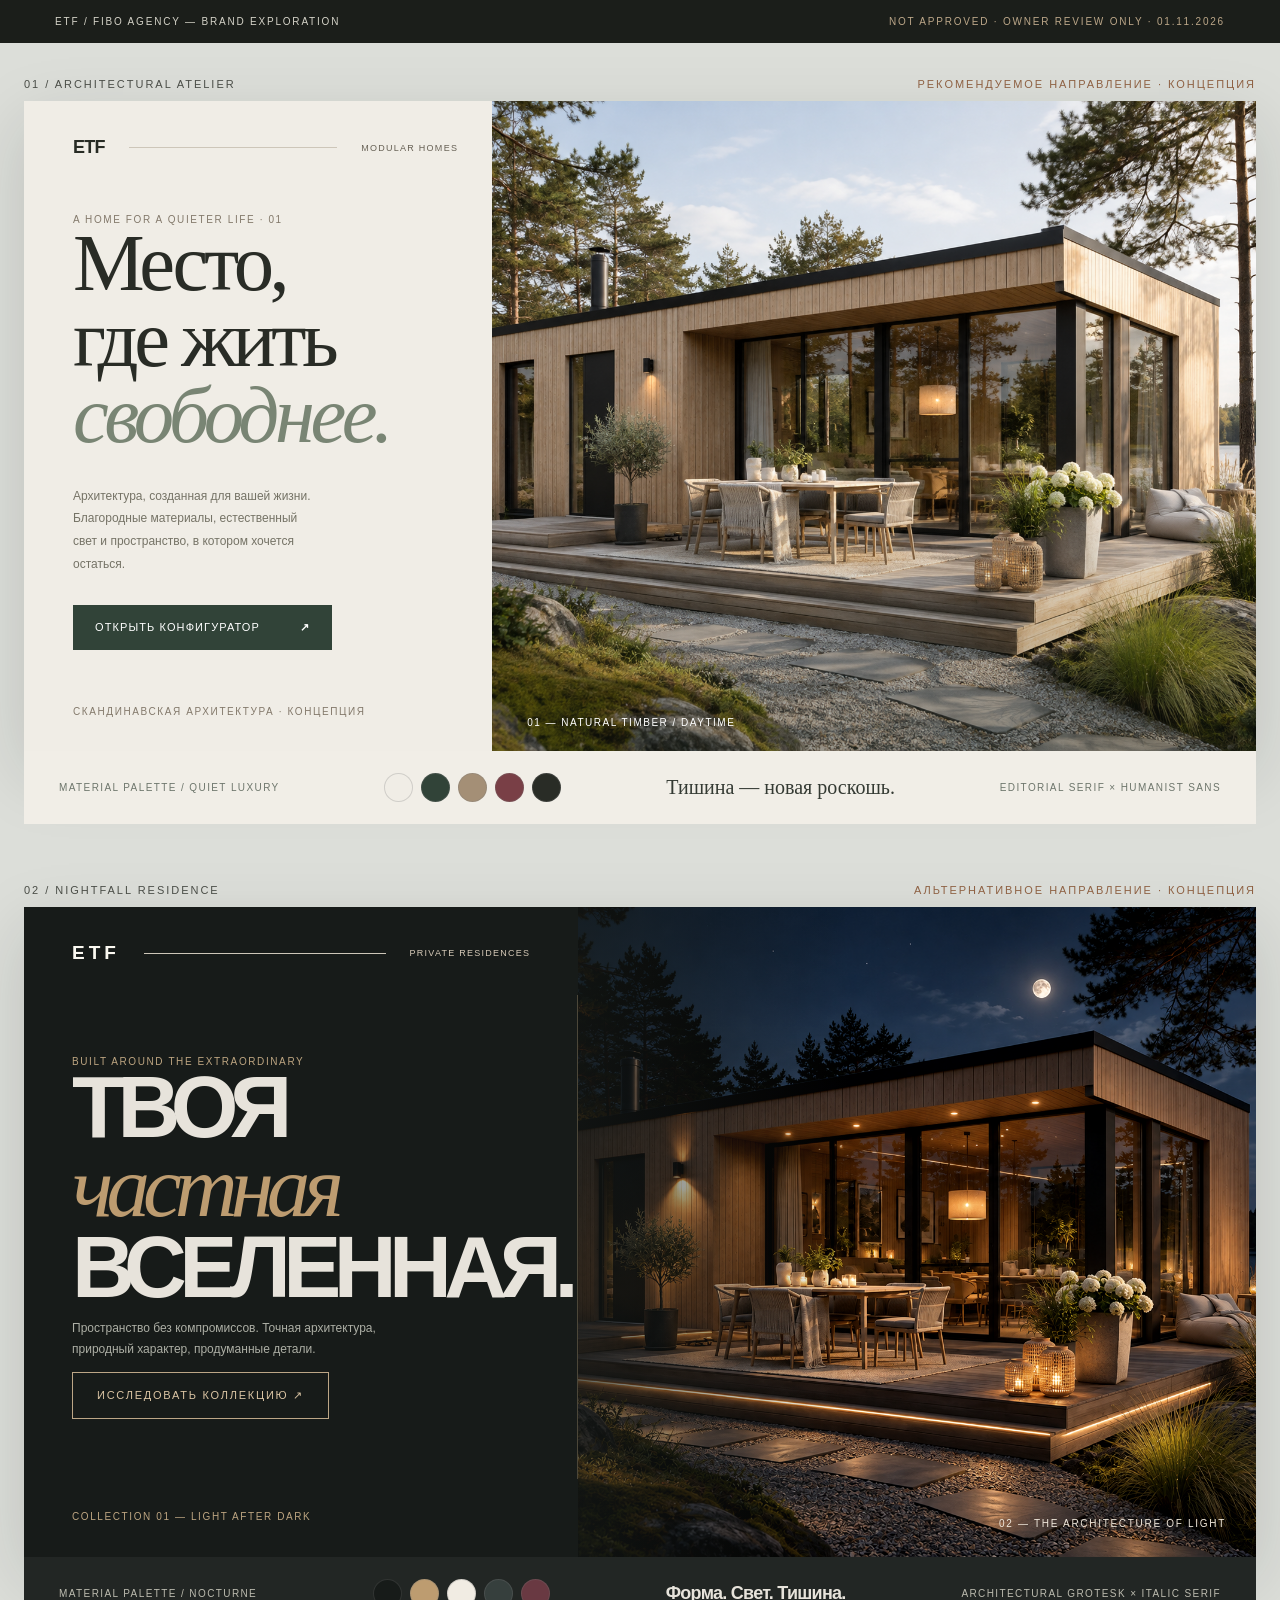
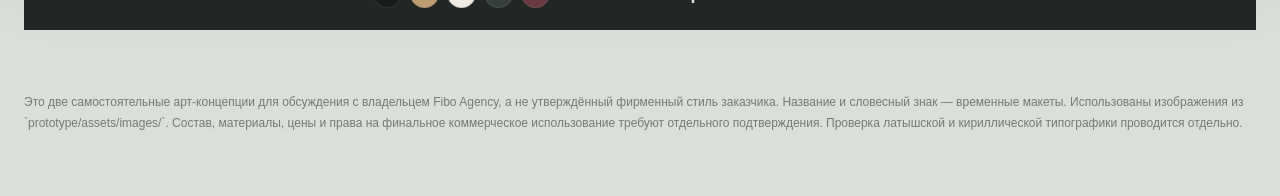
==== prototype/design-review.html @ 7527d77d "design: create two distinct ETF luxury art-direction keyframes for owner review" ====
<!DOCTYPE html>
<html lang="ru"><head><meta charset="utf-8"><meta name="viewport" content="width=device-width,initial-scale=1">
<title>ETF Homes — Brand direction / owner review</title>
<style>
*{box-sizing:border-box}body{margin:0;background:#dcded9;font-family:Arial,"Segoe UI",sans-serif;color:#282923}button{font:inherit}.review-header{background:#1b1e1a;color:#d5d3c8;display:flex;align-items:center;justify-content:space-between;gap:15px;padding:16px 4.3%;font-size:10px;letter-spacing:.18em;text-transform:uppercase}.review-header span:nth-child(2){color:#bca789}main{max-width:1600px;margin:auto}.direction{margin:35px 24px 60px}.meta{display:flex;justify-content:space-between;gap:20px;margin-bottom:11px;font-size:11px;letter-spacing:.18em;text-transform:uppercase;color:#4a4d47}.meta .status{color:#8e6143}
.frame{height:min(52vw,650px);min-height:470px;overflow:hidden;display:grid;box-shadow:0 22px 65px #171e1a26}.warm .frame{grid-template-columns:38% 62%;background:#eeeae3}.warm .editorial{background:#f0ede6;display:flex;flex-direction:column;justify-content:space-between;padding:36px 34px 34px 49px}.mini-brand{font-size:17px;font-weight:650;letter-spacing:-.04em}.brand-divider{height:1px;background:#cdc6b9;flex:1;margin:0 20px}.mini-top{display:flex;align-items:center;gap:4px;font-size:9px;letter-spacing:.14em;text-transform:uppercase;color:#655f53}.mini-top .mini-brand{font-size:18px;color:#272b24}.mini-num{font-size:10px;letter-spacing:.16em;color:#83796b;text-transform:uppercase}.warm h1{font-family:Georgia,"Times New Roman",serif;font-size:clamp(47px,6.3vw,96px);line-height:.94;letter-spacing:-.055em;font-weight:400;margin:0 0 32px;color:#292c26}.warm h1 i{font-weight:400;color:#798574}.warm p{font-size:12px;line-height:1.9;color:#757366;max-width:250px;margin:0 0 29px}.warm .cta{border:0;background:#314338;color:#fff;padding:16px 22px;display:inline-flex;justify-content:space-between;gap:40px;font-size:11px;letter-spacing:.1em;text-transform:uppercase}.warm .photo{position:relative;overflow:hidden}.warm .photo img{width:100%;height:100%;object-fit:cover;object-position:50% center}.warm .photo::after{content:"";position:absolute;inset:0;background:linear-gradient(0deg,#131f145c,transparent 42%)}.warm .image-note{position:absolute;bottom:23px;left:35px;color:#fff;font-size:10px;letter-spacing:.15em;z-index:1;text-transform:uppercase}
.tokens{background:#f1eee7;padding:22px 35px;display:flex;gap:25px;justify-content:space-between;align-items:center}.token-name{font-size:10px;letter-spacing:.14em;text-transform:uppercase;color:#6e766c}.colors{display:flex;gap:8px}.color{width:29px;height:29px;border-radius:50%;border:1px solid #7774}.type{font-family:Georgia,serif;font-size:20px;color:#343a33}
.noir .frame{background:#171b19;grid-template-columns:45% 55%;color:#f5f3ed}.noir .editorial{padding:35px 48px;display:flex;flex-direction:column;justify-content:space-between;position:relative}.noir .editorial:before{content:"";position:absolute;top:88px;bottom:78px;right:0;width:1px;background:#9d896a66}.noir .mini-top{color:#d5c9b7}.noir .mini-top .mini-brand{color:#fbf9f1;font-size:19px;letter-spacing:.21em}.noir .mini-num{color:#bda581}.noir h2{font-family:Arial,"Segoe UI",sans-serif;font-size:clamp(53px,6.8vw,105px);letter-spacing:-.087em;line-height:.91;font-weight:550;text-transform:uppercase;margin:0;color:#e7e3db}.noir h2 em{font-family:Georgia,serif;text-transform:none;font-weight:400;letter-spacing:-.08em;color:#bd9c70}.noir p{font-size:12px;color:#adafa5;line-height:1.75;max-width:320px}.noir .cta{display:inline-block;background:transparent;border:1px solid #bca686;color:#dbc5a4;padding:16px 24px;font-size:11px;letter-spacing:.16em;text-transform:uppercase}.noir .photo{position:relative;overflow:hidden}.noir .photo img{height:100%;width:100%;object-fit:cover;object-position:57% center;filter:saturate(.83) contrast(1.04)}.noir .photo:after{content:"";position:absolute;inset:0;background:linear-gradient(90deg,#171b19b3 0%,transparent 40%)}.noir .image-note{position:absolute;bottom:28px;right:30px;z-index:1;color:#f0e8dc;text-transform:uppercase;font-size:10px;letter-spacing:.17em}
.noir .tokens{background:#222624;color:#d1d0c7}.noir .token-name{color:#bcbbaf}.noir .type{color:#e7e3db;font-family:Arial,sans-serif;font-size:18px;font-weight:600;letter-spacing:-.04em}
.disclaimer{padding:2px 24px 50px;font-size:12px;color:#747c74;line-height:1.75}.languages{display:flex;gap:20px;font-size:11px;letter-spacing:.025em}.languages em{font-style:normal;color:#8b9285}
@media(max-width:760px){.direction{margin:18px 10px 32px}.frame{height:auto;min-height:unset;grid-template-columns:1fr!important}.editorial{min-height:390px;padding:28px!important}.warm h1{font-size:65px}.noir h2{font-size:71px}.photo{height:340px}.tokens{padding:17px 22px;flex-wrap:wrap;gap:13px}.review-header{padding:16px 18px;font-size:9px}.languages{flex-wrap:wrap}}
</style></head><body>
<div class="review-header"><span>ETF / Fibo Agency — Brand Exploration</span><span>Not approved · Owner review only · 01.11.2026</span></div>
<main>
<section class="direction warm" aria-label="Направление A — Architectural Atelier"><div class="meta"><span>01 / Architectural Atelier</span><span class="status">Рекомендуемое направление · концепция</span></div>
<div class="frame"><div class="editorial"><div class="mini-top"><span class="mini-brand">ETF</span><div class="brand-divider"></div><span>Modular Homes</span></div>
<div><div class="mini-num">A home for a quieter life · 01</div><h1>Место,<br>где жить<br><i>свободнее.</i></h1><p>Архитектура, созданная для вашей жизни. Благородные материалы, естественный свет и пространство, в котором хочется остаться.</p><span class="cta">Открыть конфигуратор <b>↗</b></span></div><div class="mini-num">Скандинавская архитектура · Концепция</div></div><div class="photo"><img src="assets/images/A.webp" alt="Светлый деревянный модульный дом у соснового леса"><div class="image-note">01 — Natural timber / daytime</div></div></div>
<div class="tokens"><span class="token-name">Material palette / Quiet luxury</span><div class="colors"><span class="color" style="background:#f0ede6"></span><span class="color" style="background:#314338"></span><span class="color" style="background:#a48f76"></span><span class="color" style="background:#793f46"></span><span class="color" style="background:#292c26"></span></div><div class="type">Тишина — новая роскошь.</div><span class="token-name">Editorial Serif × Humanist Sans</span></div>
</section>
<section class="direction noir" aria-label="Направление B — Nightfall Residence"><div class="meta"><span>02 / Nightfall Residence</span><span class="status">Альтернативное направление · концепция</span></div>
<div class="frame"><div class="editorial"><div class="mini-top"><span class="mini-brand">ETF</span><div class="brand-divider"></div><span>Private residences</span></div><div><div class="mini-num">Built around the extraordinary</div><h2>Твоя<br><em>частная</em><br>вселенная.</h2><p>Пространство без компромиссов. Точная архитектура, природный характер, продуманные детали.</p><span class="cta">Исследовать коллекцию ↗</span></div><div class="mini-num">Collection 01 — Light after dark</div></div><div class="photo"><img src="assets/images/B.webp" alt="Ночной деревянный дом, подсвеченный тёплым светом"><div class="image-note">02 — The architecture of light</div></div></div>
<div class="tokens"><span class="token-name">Material palette / Nocturne</span><div class="colors"><span class="color" style="background:#171b19"></span><span class="color" style="background:#bd9c70"></span><span class="color" style="background:#f1ece3"></span><span class="color" style="background:#363f3d"></span><span class="color" style="background:#693942"></span></div><div class="type">Форма. Свет. Тишина.</div><span class="token-name">Architectural Grotesk × Italic Serif</span></div></section>
<p class="disclaimer">Это две самостоятельные арт-концепции для обсуждения с владельцем Fibo Agency, а не утверждённый фирменный стиль заказчика. Название и словесный знак — временные макеты. Использованы изображения из `prototype/assets/images/`. Состав, материалы, цены и права на финальное коммерческое использование требуют отдельного подтверждения. Проверка латышской и кириллической типографики проводится отдельно.</p>
</main></body></html>
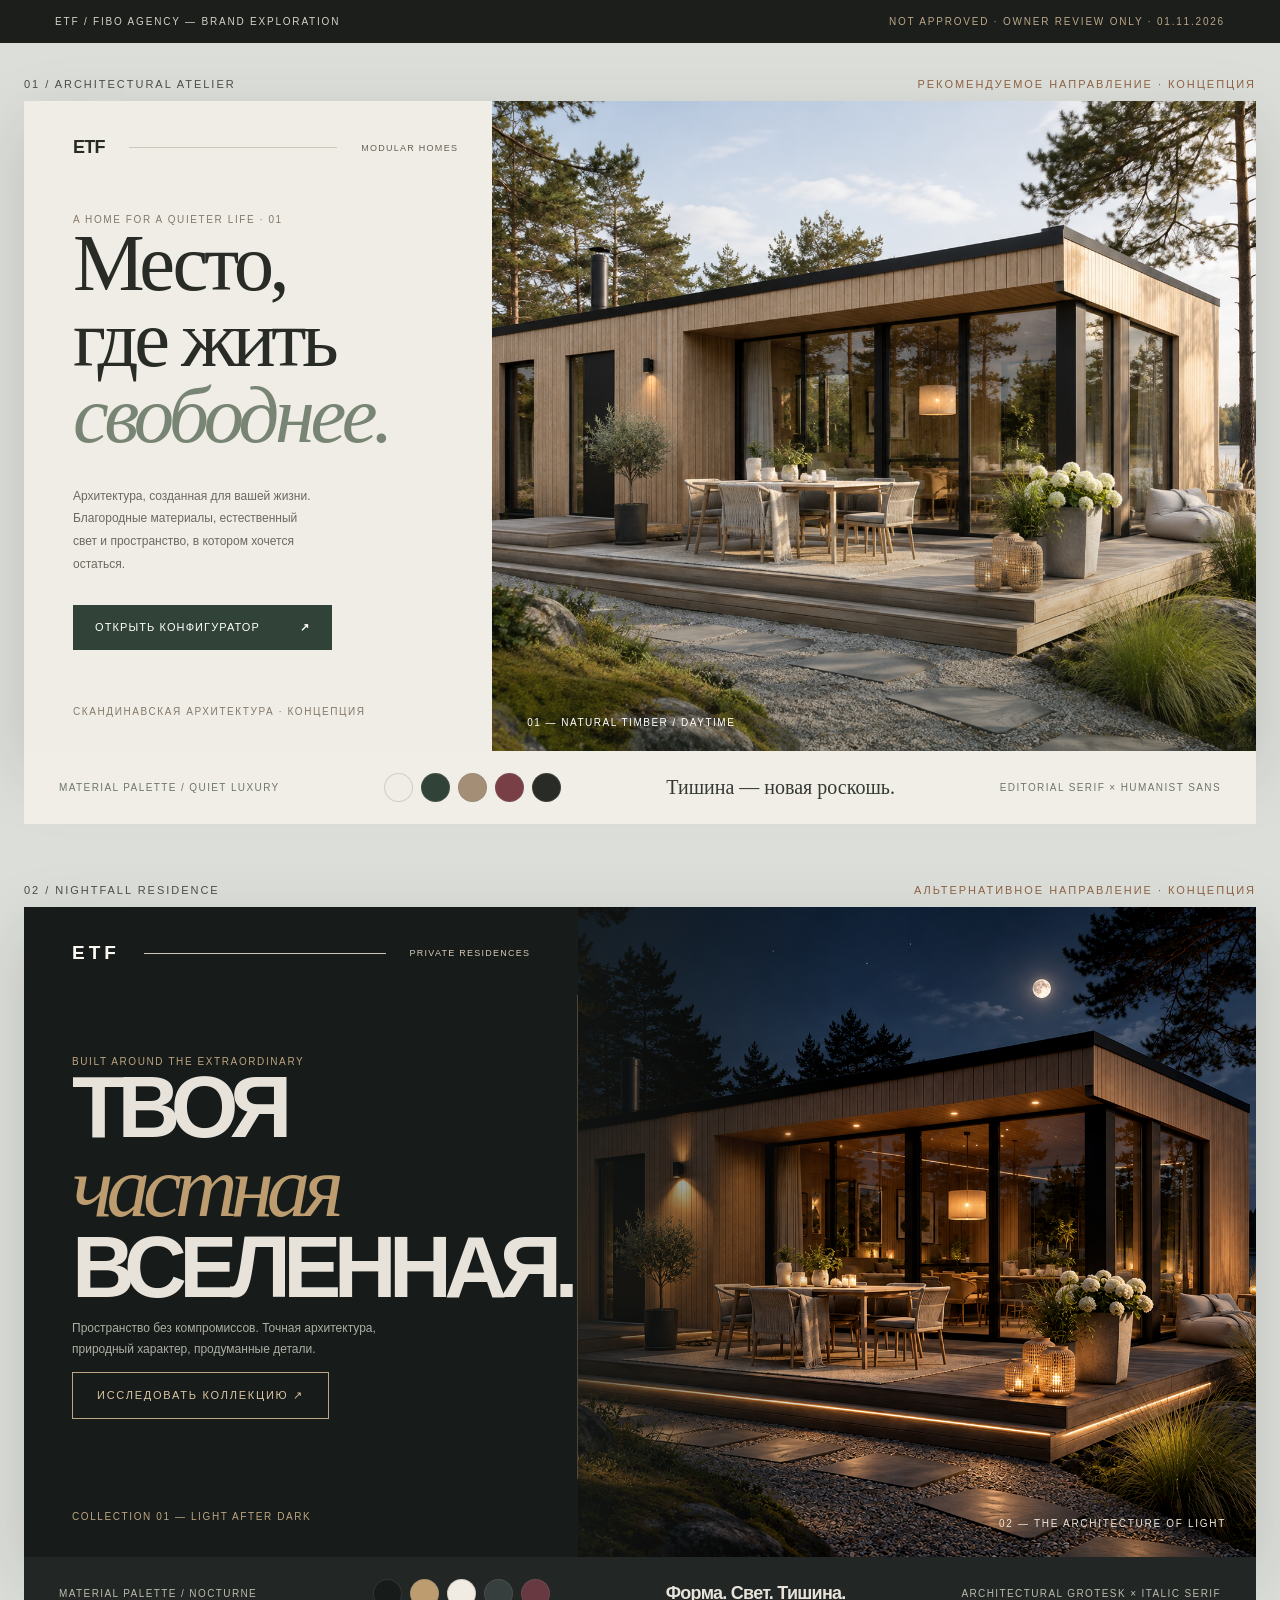
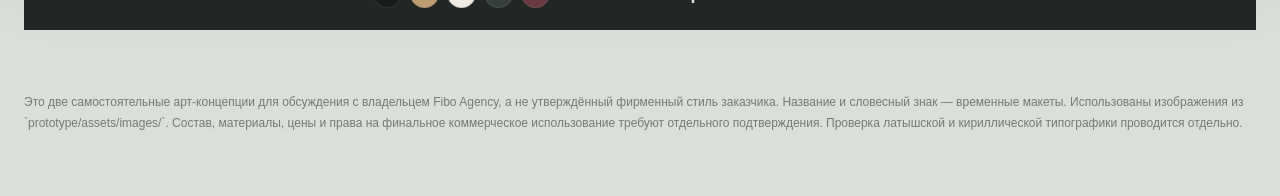
==== commit 933a6e6f: "design: improve editorial paragraph color contrast in warm direction" ====
--- a/prototype/design-review.html
+++ b/prototype/design-review.html
@@ -3,7 +3,7 @@
 <title>ETF Homes — Brand direction / owner review</title>
 <style>
 *{box-sizing:border-box}body{margin:0;background:#dcded9;font-family:Arial,"Segoe UI",sans-serif;color:#282923}button{font:inherit}.review-header{background:#1b1e1a;color:#d5d3c8;display:flex;align-items:center;justify-content:space-between;gap:15px;padding:16px 4.3%;font-size:10px;letter-spacing:.18em;text-transform:uppercase}.review-header span:nth-child(2){color:#bca789}main{max-width:1600px;margin:auto}.direction{margin:35px 24px 60px}.meta{display:flex;justify-content:space-between;gap:20px;margin-bottom:11px;font-size:11px;letter-spacing:.18em;text-transform:uppercase;color:#4a4d47}.meta .status{color:#8e6143}
-.frame{height:min(52vw,650px);min-height:470px;overflow:hidden;display:grid;box-shadow:0 22px 65px #171e1a26}.warm .frame{grid-template-columns:38% 62%;background:#eeeae3}.warm .editorial{background:#f0ede6;display:flex;flex-direction:column;justify-content:space-between;padding:36px 34px 34px 49px}.mini-brand{font-size:17px;font-weight:650;letter-spacing:-.04em}.brand-divider{height:1px;background:#cdc6b9;flex:1;margin:0 20px}.mini-top{display:flex;align-items:center;gap:4px;font-size:9px;letter-spacing:.14em;text-transform:uppercase;color:#655f53}.mini-top .mini-brand{font-size:18px;color:#272b24}.mini-num{font-size:10px;letter-spacing:.16em;color:#83796b;text-transform:uppercase}.warm h1{font-family:Georgia,"Times New Roman",serif;font-size:clamp(47px,6.3vw,96px);line-height:.94;letter-spacing:-.055em;font-weight:400;margin:0 0 32px;color:#292c26}.warm h1 i{font-weight:400;color:#798574}.warm p{font-size:12px;line-height:1.9;color:#757366;max-width:250px;margin:0 0 29px}.warm .cta{border:0;background:#314338;color:#fff;padding:16px 22px;display:inline-flex;justify-content:space-between;gap:40px;font-size:11px;letter-spacing:.1em;text-transform:uppercase}.warm .photo{position:relative;overflow:hidden}.warm .photo img{width:100%;height:100%;object-fit:cover;object-position:50% center}.warm .photo::after{content:"";position:absolute;inset:0;background:linear-gradient(0deg,#131f145c,transparent 42%)}.warm .image-note{position:absolute;bottom:23px;left:35px;color:#fff;font-size:10px;letter-spacing:.15em;z-index:1;text-transform:uppercase}
+.frame{height:min(52vw,650px);min-height:470px;overflow:hidden;display:grid;box-shadow:0 22px 65px #171e1a26}.warm .frame{grid-template-columns:38% 62%;background:#eeeae3}.warm .editorial{background:#f0ede6;display:flex;flex-direction:column;justify-content:space-between;padding:36px 34px 34px 49px}.mini-brand{font-size:17px;font-weight:650;letter-spacing:-.04em}.brand-divider{height:1px;background:#cdc6b9;flex:1;margin:0 20px}.mini-top{display:flex;align-items:center;gap:4px;font-size:9px;letter-spacing:.14em;text-transform:uppercase;color:#655f53}.mini-top .mini-brand{font-size:18px;color:#272b24}.mini-num{font-size:10px;letter-spacing:.16em;color:#83796b;text-transform:uppercase}.warm h1{font-family:Georgia,"Times New Roman",serif;font-size:clamp(47px,6.3vw,96px);line-height:.94;letter-spacing:-.055em;font-weight:400;margin:0 0 32px;color:#292c26}.warm h1 i{font-weight:400;color:#798574}.warm p{font-size:12px;line-height:1.9;color:#6b695f;max-width:250px;margin:0 0 29px}.warm .cta{border:0;background:#314338;color:#fff;padding:16px 22px;display:inline-flex;justify-content:space-between;gap:40px;font-size:11px;letter-spacing:.1em;text-transform:uppercase}.warm .photo{position:relative;overflow:hidden}.warm .photo img{width:100%;height:100%;object-fit:cover;object-position:50% center}.warm .photo::after{content:"";position:absolute;inset:0;background:linear-gradient(0deg,#131f145c,transparent 42%)}.warm .image-note{position:absolute;bottom:23px;left:35px;color:#fff;font-size:10px;letter-spacing:.15em;z-index:1;text-transform:uppercase}
 .tokens{background:#f1eee7;padding:22px 35px;display:flex;gap:25px;justify-content:space-between;align-items:center}.token-name{font-size:10px;letter-spacing:.14em;text-transform:uppercase;color:#6e766c}.colors{display:flex;gap:8px}.color{width:29px;height:29px;border-radius:50%;border:1px solid #7774}.type{font-family:Georgia,serif;font-size:20px;color:#343a33}
 .noir .frame{background:#171b19;grid-template-columns:45% 55%;color:#f5f3ed}.noir .editorial{padding:35px 48px;display:flex;flex-direction:column;justify-content:space-between;position:relative}.noir .editorial:before{content:"";position:absolute;top:88px;bottom:78px;right:0;width:1px;background:#9d896a66}.noir .mini-top{color:#d5c9b7}.noir .mini-top .mini-brand{color:#fbf9f1;font-size:19px;letter-spacing:.21em}.noir .mini-num{color:#bda581}.noir h2{font-family:Arial,"Segoe UI",sans-serif;font-size:clamp(53px,6.8vw,105px);letter-spacing:-.087em;line-height:.91;font-weight:550;text-transform:uppercase;margin:0;color:#e7e3db}.noir h2 em{font-family:Georgia,serif;text-transform:none;font-weight:400;letter-spacing:-.08em;color:#bd9c70}.noir p{font-size:12px;color:#adafa5;line-height:1.75;max-width:320px}.noir .cta{display:inline-block;background:transparent;border:1px solid #bca686;color:#dbc5a4;padding:16px 24px;font-size:11px;letter-spacing:.16em;text-transform:uppercase}.noir .photo{position:relative;overflow:hidden}.noir .photo img{height:100%;width:100%;object-fit:cover;object-position:57% center;filter:saturate(.83) contrast(1.04)}.noir .photo:after{content:"";position:absolute;inset:0;background:linear-gradient(90deg,#171b19b3 0%,transparent 40%)}.noir .image-note{position:absolute;bottom:28px;right:30px;z-index:1;color:#f0e8dc;text-transform:uppercase;font-size:10px;letter-spacing:.17em}
 .noir .tokens{background:#222624;color:#d1d0c7}.noir .token-name{color:#bcbbaf}.noir .type{color:#e7e3db;font-family:Arial,sans-serif;font-size:18px;font-weight:600;letter-spacing:-.04em}
